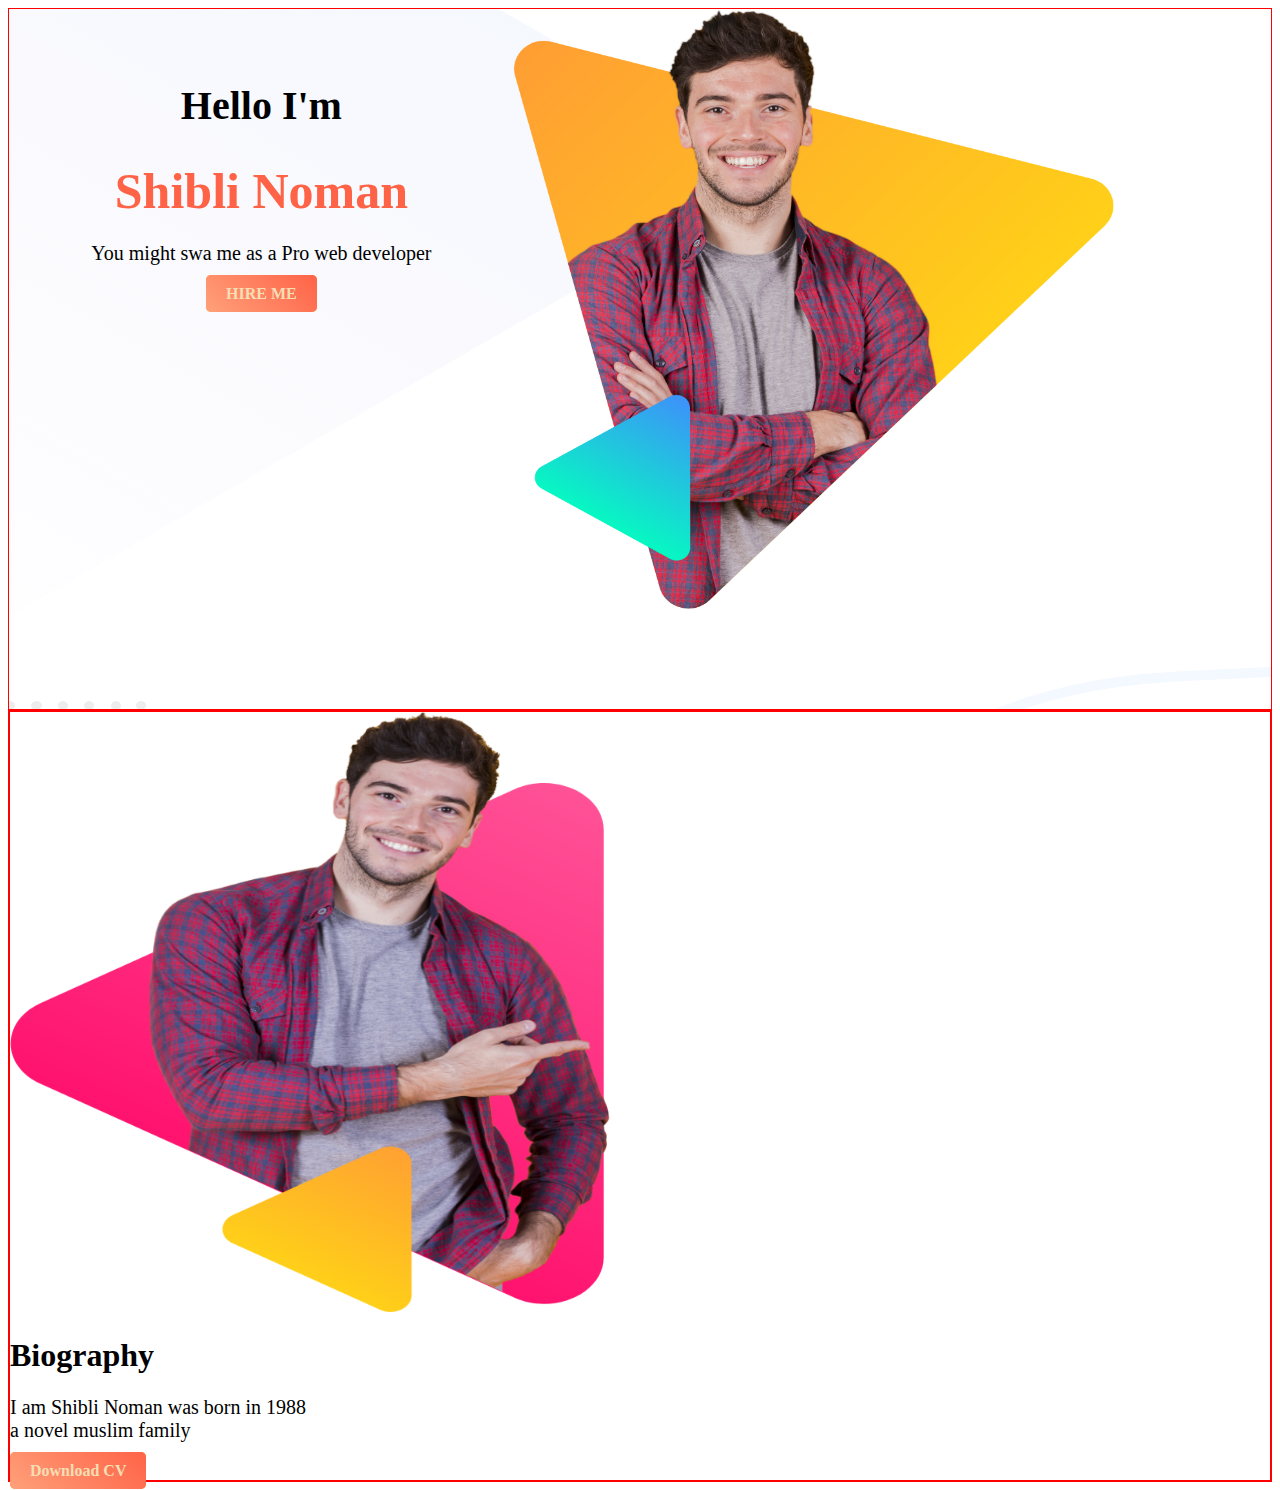
==== biograpy.html @ 489b349e "new project biograpy" ====
<!DOCTYPE html>
<html lang="en">
<head>
        <meta charset="UTF-8">
        <meta name="viewport" content="width=device-width, initial-scale=1.0">
        <title>Shibli Biograpy Website</title>
        <link rel="stylesheet" href="biograpy.css">
        <link href="https://fonts.googleapis.com/css?family=ZCOOL+QingKe+HuangYou&display=swap" rel="stylesheet">
</head>
<body>
<section id="first-section">
   <div class="text-part">
    <h2> Hello I'm</h2>
       <h1><span class="highlight">Shibli Noman</span></h1>
          <p>You might swa me as a Pro web   developer</p>
              <a class="button" target="_blank" href="https://www.linkedin.com/feed/?trk=onboarding-landing">HIRE ME</a>
 </div>
 <div class="image-part">
      <img class="image" src="image/peter.png" width="600" height="600">
  </div>
</section>
<section id="second-section">
  <div class="image-two">
    <img src="image/peter_dream.png" width="600" height="600">
      </div>
      <div class="text-second">
        <h1>Biography</h1>
          <p>I am Shibli Noman was born in 1988
            <br> a novel muslim family</p>
          <a class="button" target="_blank" href="https://www.linkedin.com/feed/?trk=onboarding-landing">Download CV</a>
      </div>
</section>
</body>
</html>
---- biograpy.css ----
body{
    font-family: 'ZCOOL QingKe HuangYou', ;
}
h2{
    font-size: 40px;
}
p{
    font-size: 20px;
}

.highlight{
    font-size: 50px;
    color: tomato;
}
.button{
    text-decoration: none;
    background-color: orange;
    background-image:linear-gradient(45deg,lightSalmon,tomato);
    padding: 10px 20px;
    border-radius: 5px;
    color: wheat;
    font-weight: 700;
}
#first-section{
     height:700px;
     background-image: url(image/header-bg.png);
     border: 1px solid red;
    
}
.text-part{
    width: 40%;
    float: left;
    text-align: center;
    padding-top: 40px;
}
.image-part{
     width:30%;
     height: 500px;
     float: left;
}
#second-section{
    width:600px
    background-image: url(image/biography-bg.png);
    border:2px solid red;
}

.image-two{

    }
    
   
.text-second{
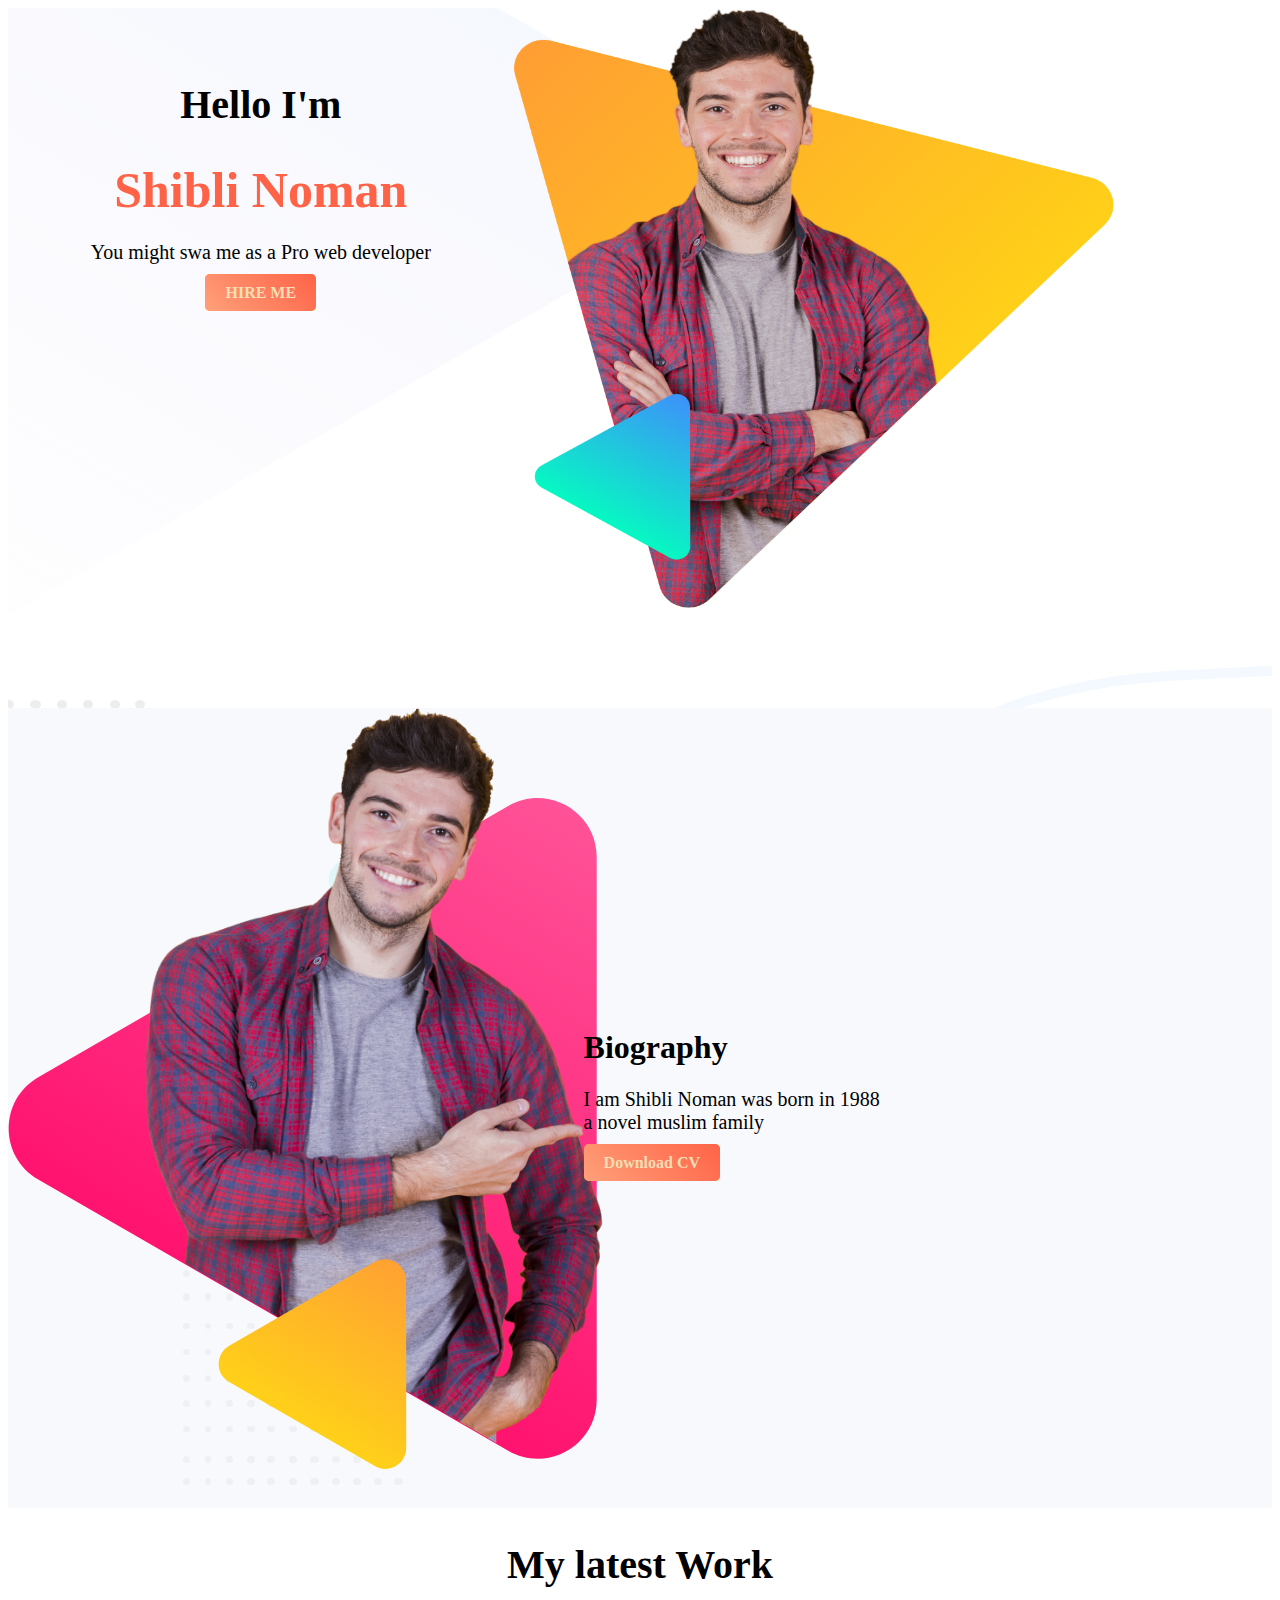
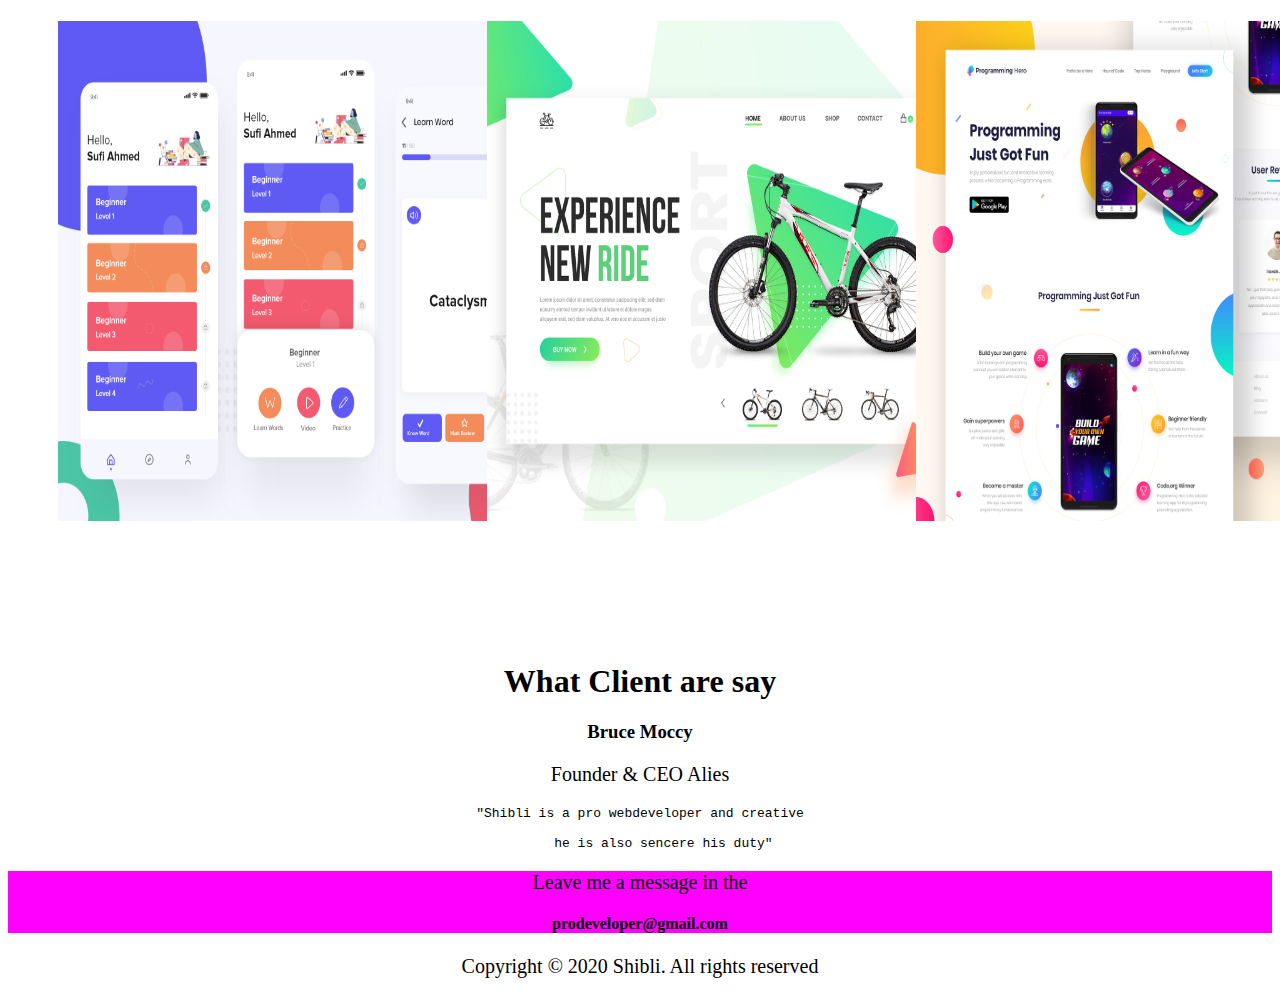
==== commit d369b62d: "complete my biography web site" ====
--- a/biograpy.html
+++ b/biograpy.html
@@ -21,7 +21,7 @@
 </section>
 <section id="second-section">
   <div class="image-two">
-    <img src="image/peter_dream.png" width="600" height="600">
+       <img src="image/peter_dream.png" alt="">
       </div>
       <div class="text-second">
         <h1>Biography</h1>
@@ -30,5 +30,31 @@
           <a class="button" target="_blank" href="https://www.linkedin.com/feed/?trk=onboarding-landing">Download CV</a>
       </div>
 </section>
+<section id="my-latest-work">
+  <h2>My latest Work</h2>
+  <div class="pic1">
+    <img src="image/work-1.png" width="500" height="500">
+  </div>
+  <div class="pic2">
+    <img src="image/work-2.jpg" width="500" height="500">
+  </div>
+  <div class="pic3">
+    <img src="image/work-3.jpg" width="500" height="500">
+  </div>
+</section>
+<section class="client">
+  <div class="head1"><h1>What Client are say</h1></div>
+  <div class="head2">
+       <h3>Bruce Moccy</h3>
+       <p>Founder & CEO Alies</p>
+       <pre>"Shibli is a pro webdeveloper and creative<br>
+      he is also sencere his duty"</pre>
+         </div>
+  <div class="contact-me">
+    <P>Leave me a message in the</P>
+    <h4>prodeveloper@gmail.com</h4>
+  </div>
+  <footer><p>Copyright © 2020 Shibli. All rights reserved</p></footer>
+</section>
 </body>
 </html>--- a/biograpy.css
+++ b/biograpy.css
@@ -23,9 +23,7 @@
 }
 #first-section{
      height:700px;
-     background-image: url(image/header-bg.png);
-     border: 1px solid red;
-    
+     background-image: url(image/header-bg.png);    
 }
 .text-part{
     width: 40%;
@@ -39,15 +37,57 @@
      float: left;
 }
 #second-section{
-    width:600px
-    background-image: url(image/biography-bg.png);
-    border:2px solid red;
+    background-image: url("image/biography-bg.png");
+    height: 800px;
 }
 
 .image-two{
-
-    }
+   width: 40%;
+   float: left;
+  
+}
     
    
 .text-second{
-   +   width: 40%;
+   float: left;
+   padding-top: 300px;
+   margin-left: 70px;
+}
+#my-latest-work{
+   
+   background-image: url("image/latest-work-bg.png");
+   height: 700px;
+
+}
+h2{
+    text-align: center;
+}
+.pic1{
+      width: 30%;
+      float: left;
+      margin-left: 50px;
+      
+
+}
+.pic2{
+      width: 30%;
+      float: left;
+      margin-left: 50px;
+     
+}
+.pic3{
+    width: 3%;
+    float: left;
+    margin-left: 50px;
+   }
+   .client{
+       text-align: center;
+   }
+   .contact-me{
+       background: magenta;
+       background-position: center center;
+   }
+   footer.p{
+       font-size: 10px;
+   }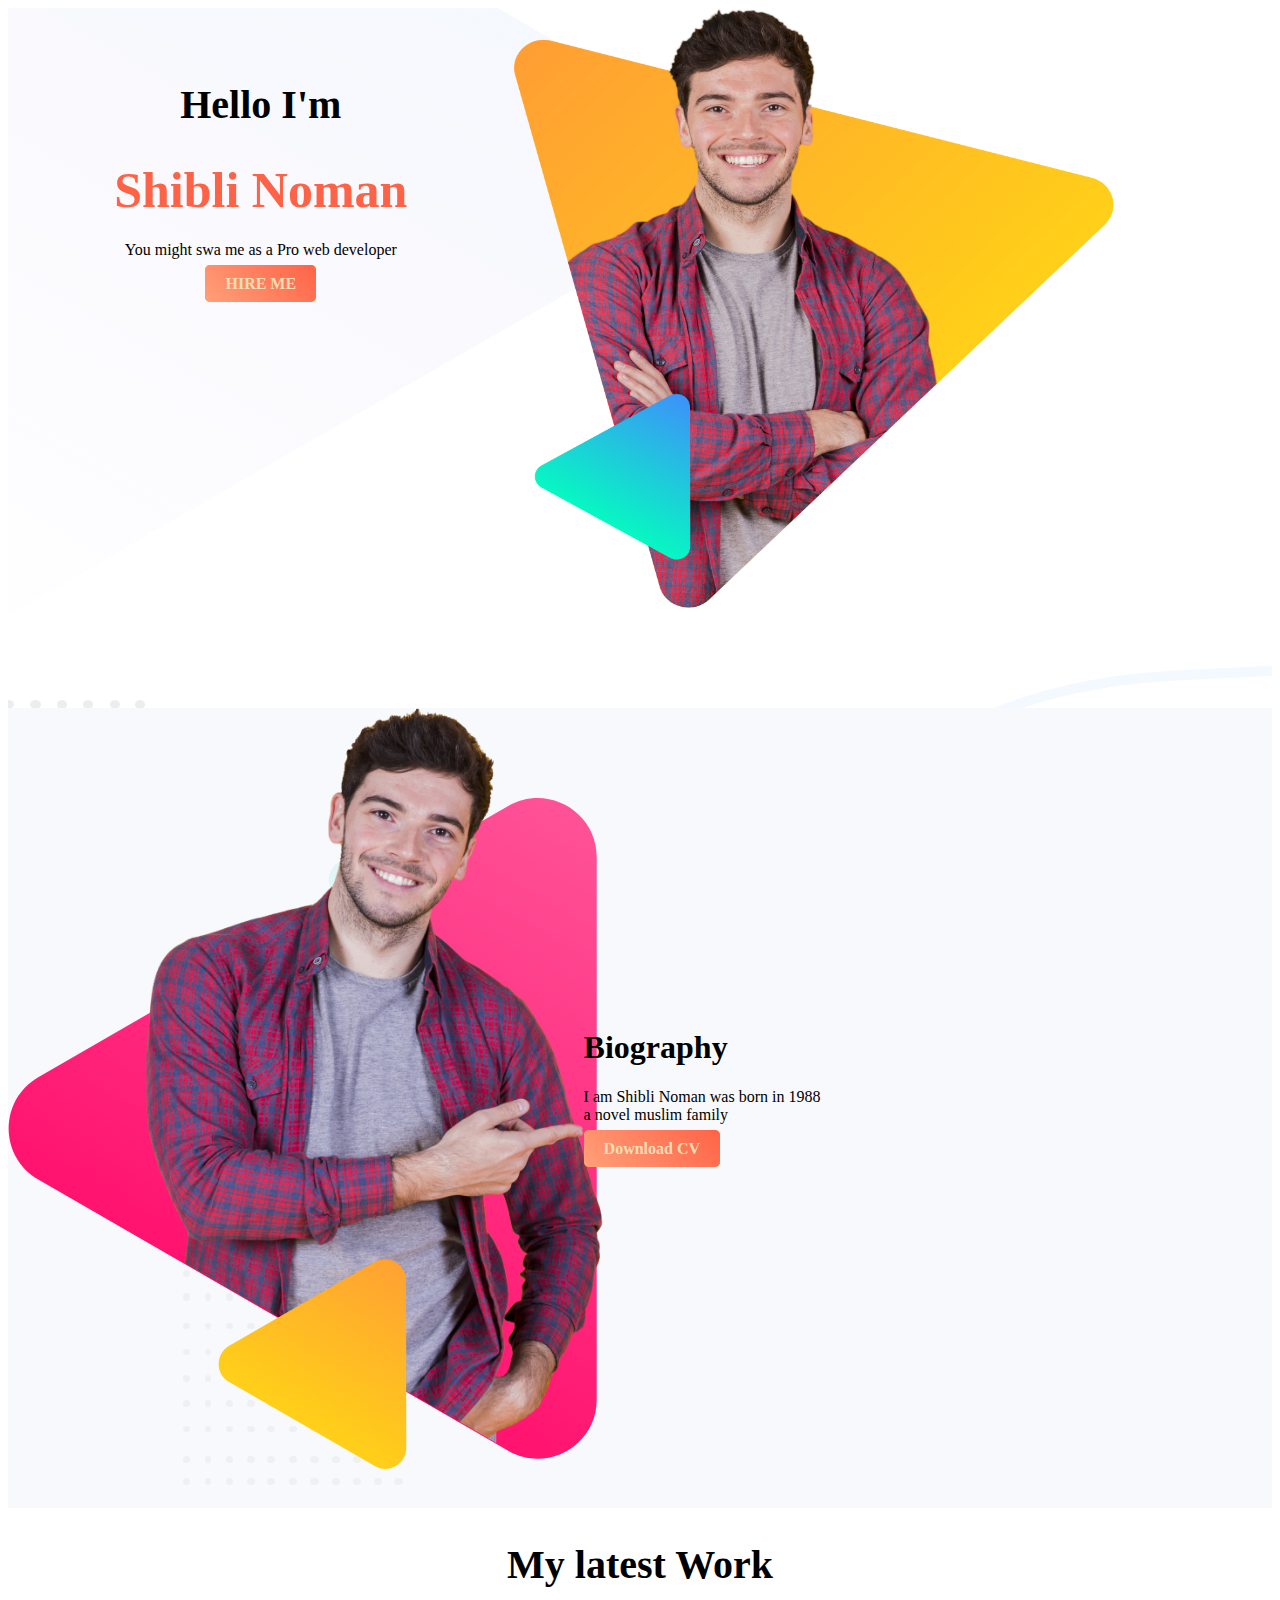
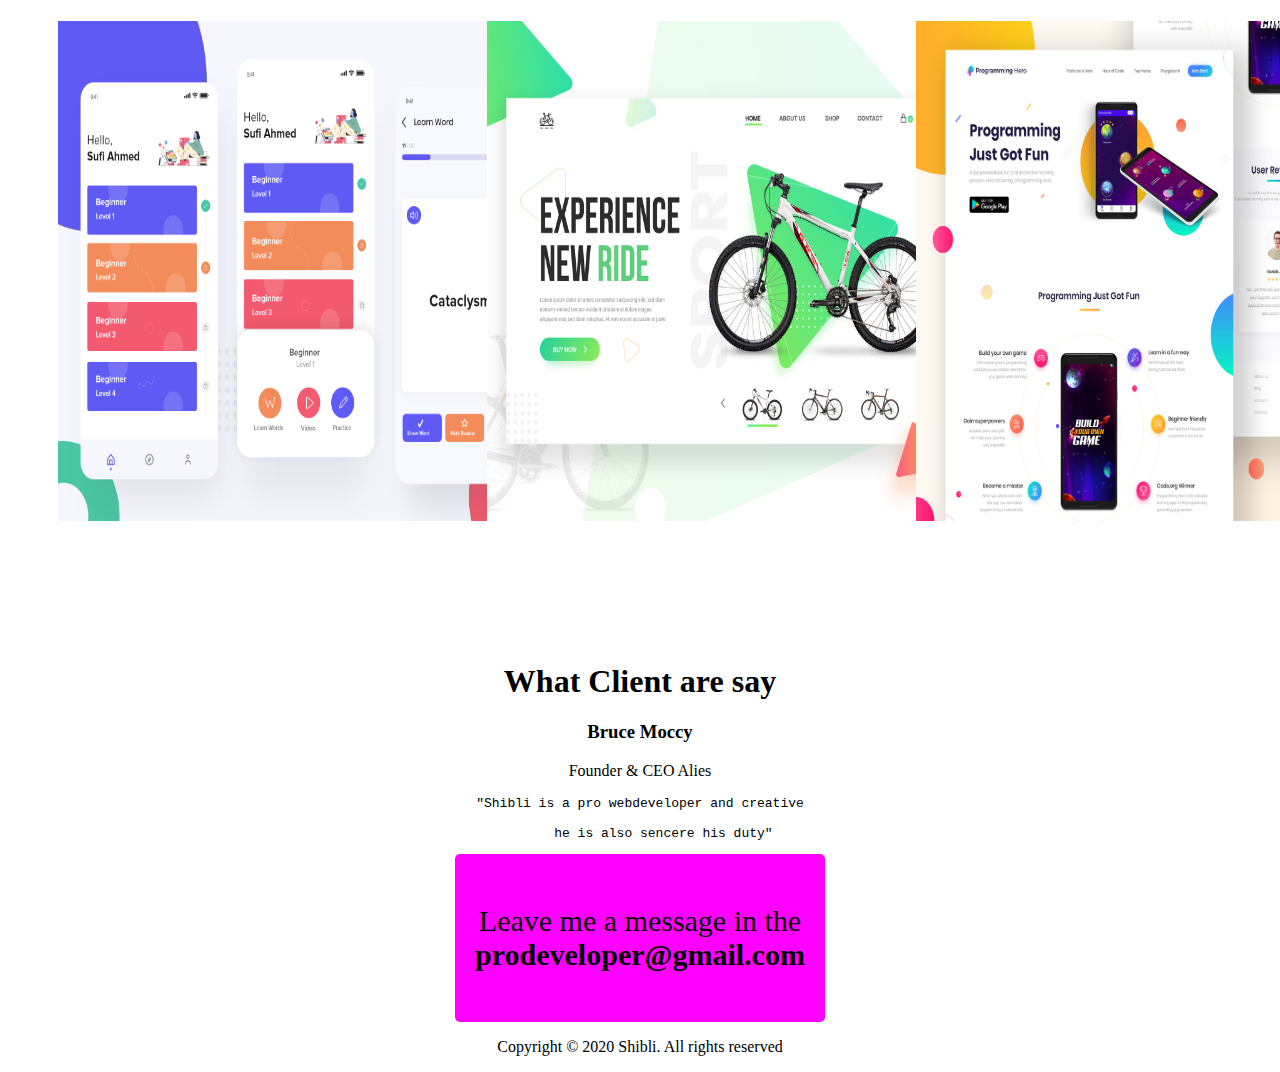
==== commit dfc8e919: "complete biography" ====
--- a/biograpy.html
+++ b/biograpy.html
@@ -47,12 +47,14 @@
   <div class="head2">
        <h3>Bruce Moccy</h3>
        <p>Founder & CEO Alies</p>
-       <pre>"Shibli is a pro webdeveloper and creative<br>
+       <pre class="text1">"Shibli is a pro webdeveloper and creative<br>
       he is also sencere his duty"</pre>
          </div>
-  <div class="contact-me">
-    <P>Leave me a message in the</P>
-    <h4>prodeveloper@gmail.com</h4>
+  <div class="text">
+    <P>Leave me a message in the<br>
+  <strong> prodeveloper@gmail.com</strong>
+    </P>
+   
   </div>
   <footer><p>Copyright © 2020 Shibli. All rights reserved</p></footer>
 </section>
--- a/biograpy.css
+++ b/biograpy.css
@@ -3,9 +3,6 @@
 }
 h2{
     font-size: 40px;
-}
-p{
-    font-size: 20px;
 }
 
 .highlight{
@@ -58,6 +55,7 @@
    
    background-image: url("image/latest-work-bg.png");
    height: 700px;
+   
 
 }
 h2{
@@ -84,10 +82,12 @@
    .client{
        text-align: center;
    }
-   .contact-me{
-       background: magenta;
-       background-position: center center;
-   }
-   footer.p{
-       font-size: 10px;
-   }+   .text{
+    display: table; 
+    margin: 0px auto 0px auto; 
+    padding:20px;font-size:30px;background-color:magenta;
+    border-radius: 5px;
+ }
+.text:hover{
+    color:white;
+}